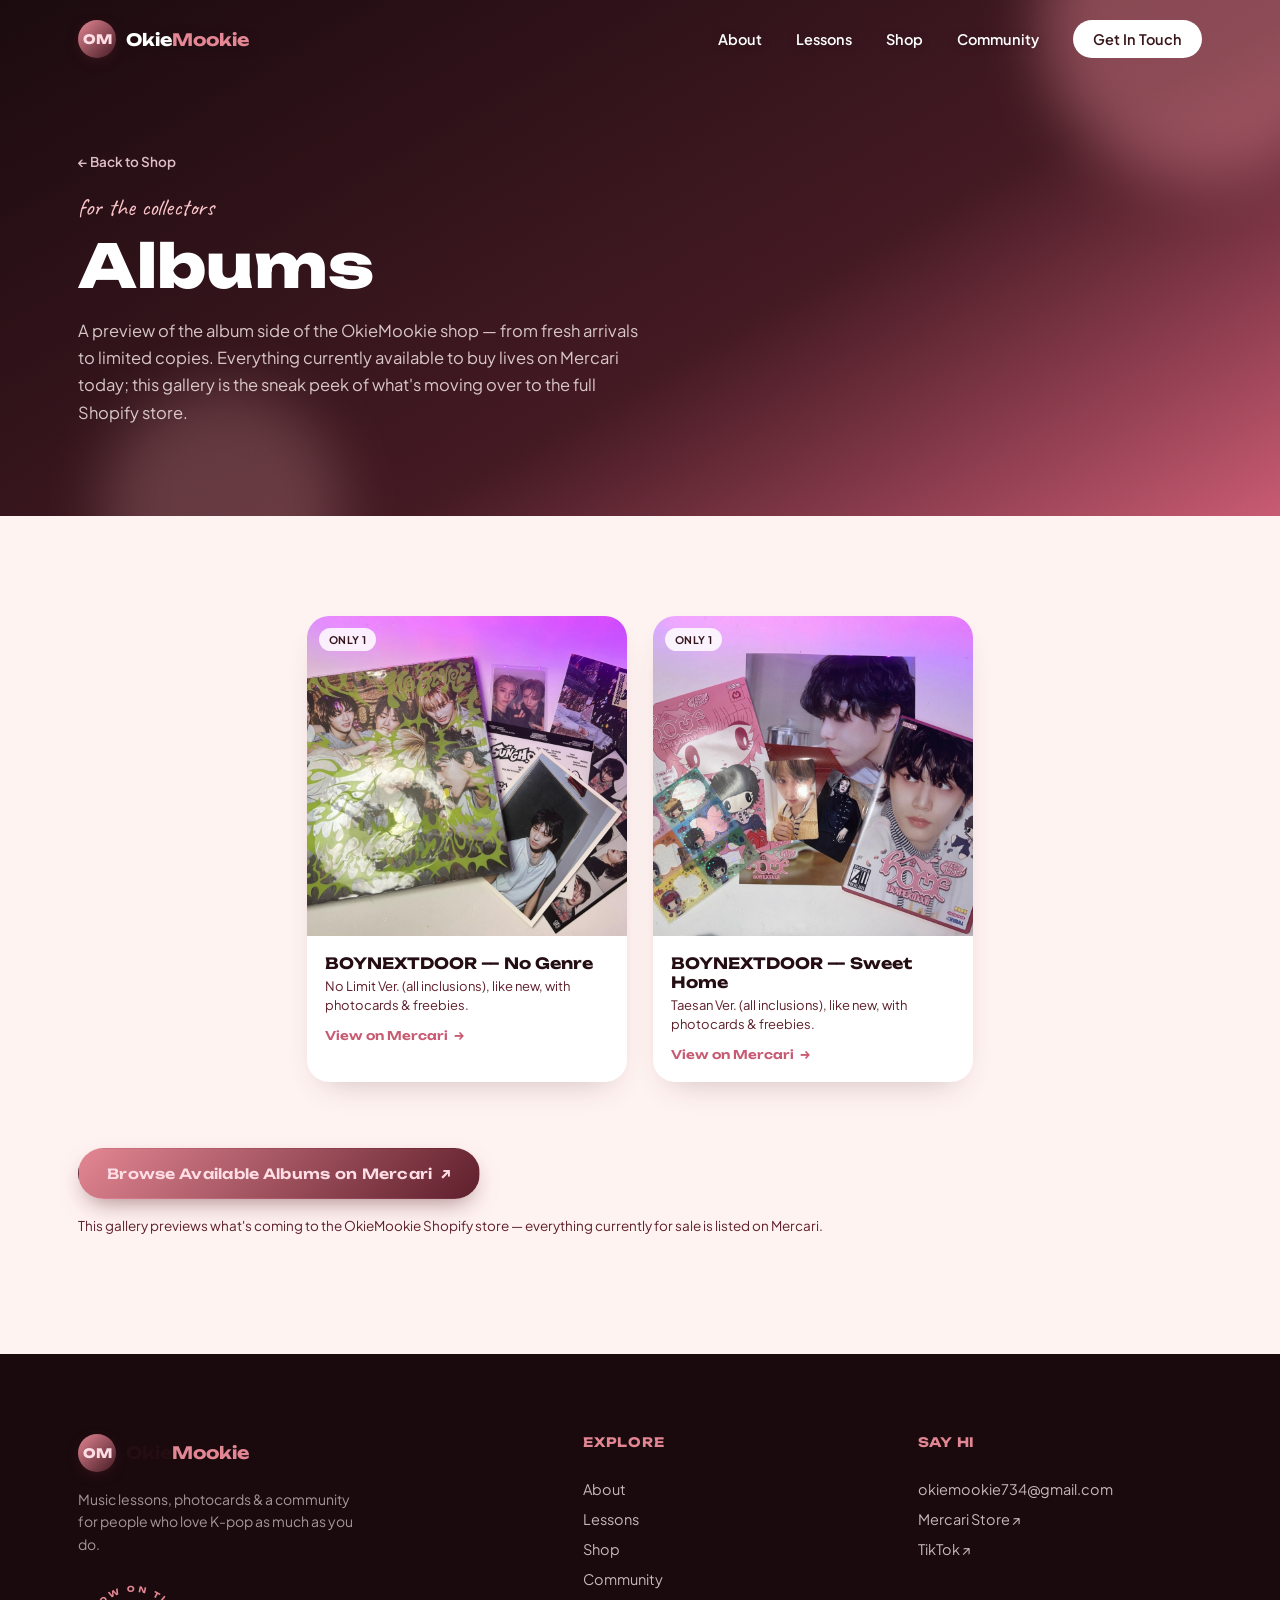
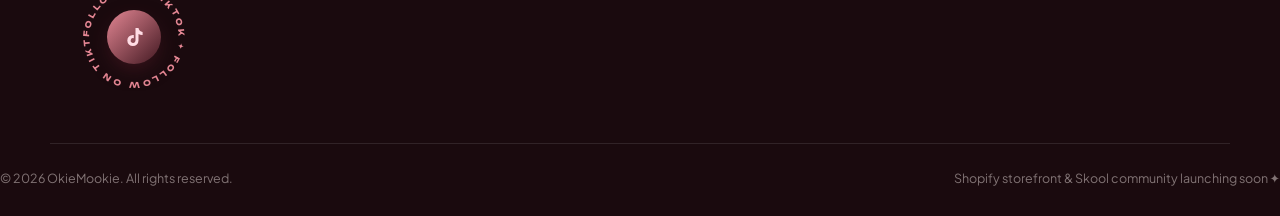
==== albums.html @ fa84d5f9 "Initial commit: OkieMookie landing page Hero video/audio, About, Lessons, Shop, Community sections, " ====
<!DOCTYPE html>
<html lang="en">
<head>
<meta charset="UTF-8">
<meta name="viewport" content="width=device-width, initial-scale=1.0">
<title>Albums — OkieMookie</title>
<meta name="description" content="Browse the OkieMookie album collection — curated K-pop albums, bundles, and limited finds. Full storefront launching soon on Shopify.">
<link rel="icon" type="image/svg+xml" href="favicon.svg">

<link rel="preconnect" href="https://fonts.googleapis.com">
<link rel="preconnect" href="https://fonts.gstatic.com" crossorigin>
<link href="https://fonts.googleapis.com/css2?family=Caveat:wght@600;700&family=Plus+Jakarta+Sans:ital,wght@0,400;0,500;0,600;0,700;0,800;1,500&family=Unbounded:wght@500;700;800;900&display=swap" rel="stylesheet">

<link rel="stylesheet" href="css/style.css">
</head>
<body>

<div class="grain" aria-hidden="true"></div>
<div class="cursor-glow" aria-hidden="true" id="cursorGlow"></div>

<!-- ============ NAV ============ -->
<header class="nav scrolled" id="nav">
  <div class="nav-inner">
    <a href="index.html#home" class="brand">
      <span class="brand-mark">OM</span>
      <span class="brand-word">Okie<em>Mookie</em></span>
    </a>

    <nav class="nav-links" id="navLinks">
      <a href="index.html#about">About</a>
      <a href="index.html#lessons">Lessons</a>
      <a href="index.html#shop">Shop</a>
      <a href="index.html#community">Community</a>
      <a href="index.html#contact" class="nav-cta">Get In Touch</a>
    </nav>

    <button class="nav-toggle" id="navToggle" aria-label="Toggle menu" aria-expanded="false">
      <span></span><span></span><span></span>
    </button>
  </div>
</header>

<!-- ============ PAGE HEADER ============ -->
<header class="page-header">
  <div class="page-header-blob-1" aria-hidden="true"></div>
  <div class="page-header-blob-2" aria-hidden="true"></div>
  <div class="container">
    <a href="index.html#shop" class="back-link">&larr; Back to Shop</a>
    <p class="kicker kicker-light reveal">for the collectors</p>
    <h1 class="reveal">Albums</h1>
    <p class="section-sub reveal">
      A preview of the album side of the OkieMookie shop — from fresh
      arrivals to limited copies. Everything currently available to buy
      lives on Mercari today; this gallery is the sneak peek of what's
      moving over to the full Shopify store.
    </p>
  </div>
</header>

<!-- ============ ALBUMS GRID ============ -->
<section class="albums-page-section">
  <div class="container">
    <div class="album-grid">

      <a href="https://www.mercari.com/us/item/m26040670192/" target="_blank" rel="noopener" class="album-card album-card-link reveal">
        <div class="album-art album-art-photo">
          <span class="album-tag">Only 1</span>
          <img src="assets/album-limited-copies.jpg" alt="BOYNEXTDOOR No Genre Album, No Limit Ver., with photocards and freebies" loading="lazy">
        </div>
        <h3>BOYNEXTDOOR — No Genre</h3>
        <p>No Limit Ver. (all inclusions), like new, with photocards &amp; freebies.</p>
        <span class="shop-card-cta">View on Mercari <span class="arrow">→</span></span>
      </a>

      <a href="https://www.mercari.com/us/item/m92645954682/" target="_blank" rel="noopener" class="album-card album-card-link reveal">
        <div class="album-art album-art-photo">
          <span class="album-tag">Only 1</span>
          <img src="assets/album-sweet-home-taesan.jpg" alt="BOYNEXTDOOR Home Album, Sweet Home Taesan Ver., with photocards and freebies" loading="lazy">
        </div>
        <h3>BOYNEXTDOOR — Sweet Home</h3>
        <p>Taesan Ver. (all inclusions), like new, with photocards &amp; freebies.</p>
        <span class="shop-card-cta">View on Mercari <span class="arrow">→</span></span>
      </a>

    </div>

    <div class="shop-cta reveal">
      <a href="https://www.mercari.com/u/snextdoor_photocards/" target="_blank" rel="noopener" class="btn btn-primary">
        Browse Available Albums on Mercari <span class="arrow">↗</span>
      </a>
      <span class="shop-cta-note">This gallery previews what's coming to the OkieMookie Shopify store — everything currently for sale is listed on Mercari.</span>
    </div>
  </div>
</section>

<!-- ============ FOOTER ============ -->
<footer class="footer" id="contact">
  <div class="container footer-grid">
    <div class="footer-brand">
      <a href="index.html#home" class="brand">
        <span class="brand-mark">OM</span>
        <span class="brand-word">Okie<em>Mookie</em></span>
      </a>
      <p>Music lessons, photocards &amp; a community for people who love K-pop as much as you do.</p>

      <a href="https://www.tiktok.com/@idkwhatimdoing7340" target="_blank" rel="noopener" class="tiktok-badge" aria-label="Follow OkieMookie on TikTok">
        <svg class="badge-ring" viewBox="0 0 120 120" aria-hidden="true">
          <defs>
            <path id="tiktokRingPath2" d="M60,60 m-48,0 a48,48 0 1,1 96,0 a48,48 0 1,1 -96,0" />
          </defs>
          <text font-family="'Unbounded', system-ui, sans-serif" font-size="8.6" font-weight="700" letter-spacing="2.5">
            <textPath href="#tiktokRingPath2" startOffset="0%">FOLLOW ON TIKTOK ✦ FOLLOW ON TIKTOK ✦&#160;</textPath>
          </text>
        </svg>
        <span class="badge-center">
          <svg viewBox="0 0 24 24" fill="none" xmlns="http://www.w3.org/2000/svg" aria-hidden="true">
            <path d="M16.5 3c.4 2.2 1.9 3.7 4.1 4v3.1c-1.5.1-2.9-.3-4.1-1.1v6.5a5.6 5.6 0 1 1-5.6-5.6c.3 0 .6 0 .9.1v3.2a2.4 2.4 0 1 0 1.7 2.3V3h3Z" fill="currentColor"/>
          </svg>
        </span>
        <span class="badge-pulse" aria-hidden="true"></span>
      </a>
    </div>

    <div class="footer-col">
      <h4>Explore</h4>
      <a href="index.html#about">About</a>
      <a href="index.html#lessons">Lessons</a>
      <a href="index.html#shop">Shop</a>
      <a href="index.html#community">Community</a>
    </div>

    <div class="footer-col">
      <h4>Say hi</h4>
      <a href="mailto:okiemookie734@gmail.com">okiemookie734@gmail.com</a>
      <a href="https://www.mercari.com/u/snextdoor_photocards/" target="_blank" rel="noopener">Mercari Store ↗</a>
      <a href="https://www.tiktok.com/@idkwhatimdoing7340" target="_blank" rel="noopener">TikTok ↗</a>
    </div>
  </div>
  <div class="footer-bottom">
    <span>© <span id="year"></span> OkieMookie. All rights reserved.</span>
    <span>Shopify storefront &amp; Skool community launching soon ✦</span>
  </div>
</footer>

<script src="js/main.js"></script>
</body>
</html>
---- css/style.css ----
/* ============================================================
   OkieMookie — palette sampled directly from Myvideo.mp4
   pinks/roses = background art, wine/oxblood = silhouette ink
   ============================================================ */
:root {
  --wine-950: #1a0a0e;
  --wine-900: #240d13;
  --wine-800: #36151a;
  --wine-700: #431922;
  --wine-600: #5e1f2b;
  --wine-500: #7a2c3a;
  --rose-600: #c85a72;
  --rose-500: #e38693;
  --rose-400: #eb8692;
  --pink-300: #f8b4b8;
  --pink-200: #fbc4c9;
  --pink-100: #ffdde5;
  --pink-50:  #fff3f1;
  --cream:    #fff8f6;
  --white:    #ffffff;

  --ink: var(--wine-900);
  --font-display: 'Unbounded', system-ui, sans-serif;
  --font-body: 'Plus Jakarta Sans', system-ui, sans-serif;
  --font-script: 'Caveat', cursive;

  --max-w: 1180px;
  --radius: 22px;
  --ease: cubic-bezier(.22,1,.36,1);
}

* { box-sizing: border-box; }
html { scroll-behavior: smooth; }

body {
  margin: 0;
  font-family: var(--font-body);
  background: var(--cream);
  color: var(--wine-900);
  -webkit-font-smoothing: antialiased;
  overflow-x: hidden;
}

img { max-width: 100%; display: block; }

a { color: inherit; text-decoration: none; }

::selection { background: var(--wine-800); color: var(--pink-100); }

.container {
  max-width: var(--max-w);
  margin: 0 auto;
  padding: 0 28px;
}

/* ---------- grain overlay ---------- */
.grain {
  position: fixed;
  inset: 0;
  z-index: 999;
  pointer-events: none;
  opacity: .045;
  mix-blend-mode: overlay;
  background-image: url("data:image/svg+xml,%3Csvg xmlns='http://www.w3.org/2000/svg' width='120' height='120'%3E%3Cfilter id='n'%3E%3CfeTurbulence type='fractalNoise' baseFrequency='0.85' numOctaves='2' stitchTiles='stitch'/%3E%3C/filter%3E%3Crect width='100%25' height='100%25' filter='url(%23n)'/%3E%3C/svg%3E");
}

.cursor-glow {
  position: fixed;
  top: 0; left: 0;
  width: 420px; height: 420px;
  margin-left: -210px; margin-top: -210px;
  border-radius: 50%;
  pointer-events: none;
  z-index: 1;
  background: radial-gradient(circle, rgba(227,134,147,.10), transparent 70%);
  transform: translate(-500px,-500px);
  transition: transform .15s linear;
  display: none;
}
@media (min-width: 900px) { .cursor-glow { display: block; } }

/* ---------- buttons ---------- */
.btn {
  display: inline-flex;
  align-items: center;
  gap: 8px;
  font-family: var(--font-display);
  font-size: 14px;
  font-weight: 600;
  letter-spacing: .02em;
  padding: 16px 28px;
  border-radius: 999px;
  border: 1.5px solid transparent;
  cursor: pointer;
  transition: transform .35s var(--ease), box-shadow .35s var(--ease), background .35s, color .35s, border-color .35s;
  white-space: nowrap;
}
.btn:hover { transform: translateY(-3px); }
.btn-primary {
  background: linear-gradient(135deg, var(--rose-500), var(--wine-600));
  color: var(--pink-100);
  box-shadow: 0 10px 24px -8px rgba(94,31,43,.55);
}
.btn-primary:hover { box-shadow: 0 16px 30px -8px rgba(94,31,43,.7); }
.btn-ghost {
  background: rgba(255,255,255,.08);
  color: var(--white);
  border-color: rgba(255,255,255,.55);
  backdrop-filter: blur(6px);
}
.btn-ghost:hover { background: rgba(255,255,255,.18); border-color: #fff; }
.btn-block { width: 100%; justify-content: center; }
.arrow { display: inline-block; transition: transform .3s var(--ease); }
.btn:hover .arrow { transform: translate(3px,-3px); }

/* ---------- reveal-on-scroll ---------- */
.reveal { opacity: 0; transform: translateY(28px); transition: opacity .8s var(--ease), transform .8s var(--ease); }
.reveal.in { opacity: 1; transform: translateY(0); }

/* ================= NAV ================= */
.nav {
  position: fixed;
  top: 0; left: 0; right: 0;
  z-index: 100;
  padding: 20px 0;
  transition: padding .35s var(--ease), background .35s var(--ease), box-shadow .35s var(--ease);
}
.nav.scrolled {
  padding: 12px 0;
  background: rgba(255,248,246,.75);
  backdrop-filter: blur(14px) saturate(140%);
  box-shadow: 0 8px 30px -12px rgba(54,21,26,.25);
}
.nav-inner {
  max-width: var(--max-w);
  margin: 0 auto;
  padding: 0 28px;
  display: flex;
  align-items: center;
  justify-content: space-between;
}
.brand { display: flex; align-items: center; gap: 10px; }
.brand-mark {
  width: 38px; height: 38px;
  border-radius: 50%;
  display: grid; place-items: center;
  font-family: var(--font-display);
  font-weight: 800;
  font-size: 13px;
  color: var(--pink-100);
  background: linear-gradient(135deg, var(--rose-500), var(--wine-700));
  box-shadow: 0 4px 14px -4px rgba(94,31,43,.6);
}
.brand-word {
  font-family: var(--font-display);
  font-weight: 700;
  font-size: 17px;
  color: var(--wine-900);
  transition: color .3s;
}
.hero .brand-word, .nav:not(.scrolled) .brand-word { color: var(--white); text-shadow: 0 2px 12px rgba(0,0,0,.25); }
.nav.scrolled .brand-word { color: var(--wine-900); text-shadow: none; }
.brand-word em { font-style: normal; color: var(--rose-500); }
.nav.scrolled .brand-word em { color: var(--wine-600); }

.nav-links { display: flex; align-items: center; gap: 34px; }
.nav-links a {
  font-size: 14.5px;
  font-weight: 600;
  color: var(--white);
  text-shadow: 0 2px 10px rgba(0,0,0,.25);
  position: relative;
  transition: color .3s;
}
.nav.scrolled .nav-links a { color: var(--wine-800); text-shadow: none; }
.nav-links a:not(.nav-cta)::after {
  content: '';
  position: absolute; left: 0; bottom: -6px;
  width: 0; height: 2px;
  background: currentColor;
  transition: width .3s var(--ease);
}
.nav-links a:not(.nav-cta):hover::after { width: 100%; }
.nav-cta {
  padding: 10px 20px;
  border-radius: 999px;
  background: var(--white);
  color: var(--wine-800) !important;
  text-shadow: none !important;
  font-weight: 700;
}
.nav.scrolled .nav-cta { background: linear-gradient(135deg, var(--rose-500), var(--wine-600)); color: var(--pink-100) !important; }

.nav-toggle {
  display: none;
  flex-direction: column;
  gap: 5px;
  background: none; border: none; cursor: pointer; padding: 8px;
}
.nav-toggle span { width: 24px; height: 2px; background: var(--white); border-radius: 2px; transition: all .3s; }
.nav.scrolled .nav-toggle span { background: var(--wine-800); }

@media (max-width: 860px) {
  .nav-toggle { display: flex; }
  .nav-links {
    position: fixed;
    top: 0; right: 0;
    height: 100vh; width: min(78vw, 320px);
    background: linear-gradient(180deg, var(--wine-900), var(--wine-800));
    flex-direction: column;
    justify-content: center;
    align-items: flex-start;
    padding: 40px;
    gap: 26px;
    transform: translateX(100%);
    transition: transform .45s var(--ease);
  }
  .nav-links.open { transform: translateX(0); }
  .nav-links a, .nav.scrolled .nav-links a { color: var(--pink-100); text-shadow: none; font-size: 20px; }
  .nav-cta, .nav.scrolled .nav-cta { background: var(--rose-500); color: var(--wine-900) !important; }
}

/* ================= HERO ================= */
.hero {
  position: relative;
  min-height: 100svh;
  display: flex;
  flex-direction: column;
  align-items: center;
  justify-content: center;
  overflow: hidden;
  background: var(--wine-900);
}
.hero-media { position: absolute; inset: 0; z-index: 0; }
.hero-video {
  width: 100%; height: 100%;
  object-fit: cover;
  object-position: center 30%;
  filter: saturate(1.15) contrast(1.05);
}
.hero-scrim {
  position: absolute; inset: 0;
  background:
    linear-gradient(0deg, var(--wine-950) 0%, rgba(36,13,19,.35) 38%, rgba(36,13,19,.15) 60%, rgba(36,13,19,.45) 100%);
}
.hero-scrim-left {
  position: absolute; inset: 0;
  background: linear-gradient(100deg, rgba(36,13,19,.72) 0%, rgba(36,13,19,.35) 32%, transparent 62%);
}

.hero-particles { position: absolute; inset: 0; z-index: 1; pointer-events: none; overflow: hidden; }
.note {
  position: absolute;
  bottom: -10%;
  color: rgba(255,221,229,.55);
  font-size: 20px;
  animation: float-up linear infinite;
  filter: drop-shadow(0 0 6px rgba(255,221,229,.4));
}
@keyframes float-up {
  0% { transform: translateY(0) translateX(0) rotate(0deg); opacity: 0; }
  10% { opacity: 1; }
  90% { opacity: .8; }
  100% { transform: translateY(-110vh) translateX(var(--drift,30px)) rotate(25deg); opacity: 0; }
}

.hero-content {
  position: relative;
  z-index: 2;
  max-width: 720px;
  padding: 140px 28px 90px;
  text-align: left;
  width: 100%;
  margin: 0 auto;
}
.eyebrow {
  font-family: var(--font-script);
  font-size: 22px;
  color: var(--pink-200);
  margin: 0 0 6px;
}
.hero-title {
  font-family: var(--font-display);
  font-weight: 800;
  font-size: clamp(46px, 9vw, 92px);
  line-height: .98;
  margin: 0;
  color: var(--white);
  text-shadow: 0 10px 40px rgba(0,0,0,.35);
}
.hero-title-accent {
  background: linear-gradient(100deg, var(--pink-200), var(--rose-500) 55%, var(--pink-100));
  -webkit-background-clip: text;
  background-clip: text;
  color: transparent;
}
.hero-tagline {
  font-family: var(--font-display);
  font-weight: 500;
  font-size: clamp(16px, 2.6vw, 22px);
  color: var(--pink-100);
  margin: 14px 0 18px;
  letter-spacing: .04em;
  text-transform: uppercase;
}
.hero-sub {
  font-size: 17px;
  line-height: 1.6;
  color: rgba(255,243,241,.88);
  max-width: 480px;
  margin: 0 0 34px;
}
.hero-actions { display: flex; flex-wrap: wrap; gap: 16px; }

.sound-toggle {
  position: absolute;
  right: 24px;
  bottom: 28px;
  z-index: 3;
  display: flex;
  align-items: center;
  gap: 8px;
  padding: 10px 16px 10px 12px;
  border-radius: 999px;
  border: 1px solid rgba(255,255,255,.35);
  background: rgba(36,13,19,.35);
  backdrop-filter: blur(8px);
  color: var(--pink-100);
  cursor: pointer;
  font-family: var(--font-body);
  font-size: 12.5px;
  font-weight: 600;
  transition: background .3s, border-color .3s;
}
.sound-toggle:hover { background: rgba(36,13,19,.55); border-color: #fff; }
.sound-toggle svg { width: 18px; height: 18px; }

.hero-credit {
  position: absolute;
  left: 24px;
  bottom: 28px;
  z-index: 3;
  margin: 0;
  padding: 10px 16px;
  border-radius: 999px;
  border: 1px solid rgba(255,255,255,.35);
  background: rgba(36,13,19,.35);
  backdrop-filter: blur(8px);
  color: var(--pink-100);
  font-size: 11.5px;
  font-weight: 600;
  letter-spacing: .03em;
  text-transform: uppercase;
  white-space: nowrap;
}
.hero-credit span {
  display: inline-block;
  opacity: 1;
  transition: opacity .35s ease;
}
.hero-credit span.swapping { opacity: 0; }

.scroll-cue {
  position: absolute;
  bottom: 28px; left: 50%;
  transform: translateX(-50%);
  z-index: 3;
  width: 26px; height: 42px;
  border: 2px solid rgba(255,255,255,.6);
  border-radius: 20px;
  display: none;
}
.scroll-cue span {
  position: absolute;
  top: 7px; left: 50%;
  width: 4px; height: 4px;
  margin-left: -2px;
  border-radius: 50%;
  background: #fff;
  animation: cue 1.6s ease-in-out infinite;
}
@keyframes cue { 0%{ transform: translateY(0); opacity: 1;} 70%{ opacity: 0;} 100%{ transform: translateY(14px); opacity: 0;} }
@media (min-width: 640px) { .scroll-cue { display: block; } }

@media (max-width: 640px) {
  .hero-content { text-align: left; padding-top: 120px; }
  .sound-toggle span#soundLabel { display: none; }
  .hero-credit {
    bottom: 80px;
    left: 24px;
    right: 24px;
    white-space: normal;
    max-width: none;
    font-size: 10.5px;
  }
}

/* ================= MARQUEE ================= */
.marquee {
  background: var(--wine-800);
  overflow: hidden;
  white-space: nowrap;
  padding: 14px 0;
  border-top: 1px solid var(--wine-600);
  border-bottom: 1px solid var(--wine-600);
}
.marquee-track {
  display: inline-flex;
  align-items: center;
  gap: 22px;
  animation: scroll-left 26s linear infinite;
}
.marquee-track span {
  font-family: var(--font-display);
  font-weight: 600;
  font-size: 14px;
  letter-spacing: .08em;
  color: var(--pink-200);
}
.marquee-track .dot { color: var(--rose-500); font-size: 12px; }
@keyframes scroll-left {
  from { transform: translateX(0); }
  to { transform: translateX(-50%); }
}

/* ================= SECTION SHARED ================= */
.kicker {
  font-family: var(--font-script);
  font-size: 24px;
  color: var(--rose-600);
  margin: 0 0 6px;
}
.kicker-light { color: var(--pink-200); }
.section-title {
  font-family: var(--font-display);
  font-weight: 700;
  font-size: clamp(28px, 4.4vw, 44px);
  line-height: 1.12;
  margin: 0 0 16px;
  max-width: 720px;
}
.section-sub {
  font-size: 16.5px;
  line-height: 1.65;
  color: var(--wine-700);
  max-width: 560px;
  margin: 0 0 44px;
}

/* ================= ABOUT ================= */
.about { padding: 120px 0; background: var(--cream); position: relative; }
.about-grid {
  display: grid;
  grid-template-columns: 1fr 1fr;
  gap: 64px;
  align-items: center;
}
.about-visual { position: relative; }
.about-frame {
  position: relative;
  border-radius: var(--radius);
  overflow: hidden;
  box-shadow: 0 30px 60px -20px rgba(54,21,26,.35);
  transform: rotate(-2.5deg);
  border: 6px solid var(--white);
}
.about-frame img { width: 100%; height: 100%; object-fit: cover; }
.about-blob {
  position: absolute;
  width: 240px; height: 240px;
  background: radial-gradient(circle, var(--pink-300), transparent 70%);
  filter: blur(10px);
  bottom: -60px; left: -60px;
  z-index: -1;
  border-radius: 50%;
  opacity: .8;
}
.tape {
  position: absolute;
  top: 18px; right: -14px;
  background: var(--pink-100);
  color: var(--wine-800);
  font-family: var(--font-script);
  font-size: 20px;
  padding: 6px 18px;
  transform: rotate(6deg);
  box-shadow: 0 6px 16px rgba(54,21,26,.25);
}
.about-copy h2 { color: var(--wine-900); }
.about-copy p { font-size: 16px; line-height: 1.7; color: var(--wine-700); margin: 0 0 16px; }
.stat-row { display: flex; gap: 30px; margin-top: 30px; flex-wrap: wrap; }
.stat { display: flex; flex-direction: column; }
.stat-num { font-family: var(--font-display); font-weight: 800; font-size: 22px; color: var(--rose-600); }
.stat-label { font-size: 12.5px; color: var(--wine-600); text-transform: uppercase; letter-spacing: .04em; margin-top: 2px; }

@media (max-width: 860px) {
  .about-grid { grid-template-columns: 1fr; gap: 60px; }
  .about-frame { transform: none; }
}

/* ================= LESSONS ================= */
.lessons {
  padding: 120px 0;
  background: linear-gradient(180deg, var(--wine-900), var(--wine-950));
  color: var(--pink-50);
  position: relative;
}
.lessons .section-title, .lessons h3 { color: var(--white); }
.lessons .section-sub { color: rgba(255,243,241,.75); }
.lesson-grid {
  display: grid;
  grid-template-columns: repeat(4, 1fr);
  gap: 20px;
  margin-bottom: 50px;
}
.lesson-card {
  background: rgba(255,255,255,.05);
  border: 1px solid rgba(255,255,255,.1);
  border-radius: var(--radius);
  padding: 30px 24px;
  transition: transform .4s var(--ease), background .4s, border-color .4s;
}
.lesson-card:hover { transform: translateY(-8px); background: rgba(255,255,255,.09); border-color: rgba(255,255,255,.22); }
.lesson-num {
  font-family: var(--font-display);
  font-weight: 800;
  font-size: 13px;
  color: var(--rose-500);
  background: rgba(227,134,147,.15);
  padding: 4px 10px;
  border-radius: 999px;
}
.lesson-card h3 { font-family: var(--font-display); font-size: 18px; margin: 18px 0 10px; }
.lesson-card p { font-size: 14.5px; line-height: 1.6; color: rgba(255,243,241,.7); margin: 0; }

.lesson-cta {
  display: flex; align-items: center; justify-content: space-between; gap: 24px; flex-wrap: wrap;
  border-top: 1px solid rgba(255,255,255,.14);
  padding-top: 36px;
}
.lesson-cta p { max-width: 420px; font-size: 15px; color: rgba(255,243,241,.75); margin: 0; }

@media (max-width: 980px) { .lesson-grid { grid-template-columns: 1fr 1fr; } }
@media (max-width: 560px) { .lesson-grid { grid-template-columns: 1fr; } }

/* ================= SHOP ================= */
.shop { padding: 120px 0; background: var(--pink-50); }
.shop-head { display: flex; justify-content: space-between; align-items: flex-start; gap: 30px; flex-wrap: wrap; }
.badge {
  display: inline-flex;
  align-items: center;
  gap: 8px;
  background: var(--white);
  border: 1px solid var(--pink-300);
  color: var(--wine-700);
  font-size: 13px;
  font-weight: 700;
  padding: 10px 18px;
  border-radius: 999px;
  white-space: nowrap;
  box-shadow: 0 6px 18px -8px rgba(94,31,43,.25);
}

.shop-grid {
  display: grid;
  grid-template-columns: repeat(3, 1fr);
  gap: 22px;
  margin: 50px 0;
}
.shop-card {
  background: var(--white);
  border-radius: var(--radius);
  overflow: hidden;
  box-shadow: 0 14px 34px -18px rgba(54,21,26,.3);
  transition: transform .4s var(--ease), box-shadow .4s var(--ease);
}
.shop-card:hover { transform: translateY(-8px) rotate(-.6deg); box-shadow: 0 22px 40px -16px rgba(54,21,26,.4); }
.shop-card h3 { font-family: var(--font-display); font-size: 15.5px; margin: 18px 18px 6px; color: var(--wine-900); }
.shop-card p { font-size: 13.5px; line-height: 1.55; color: var(--wine-600); margin: 0 18px 20px; }

.shop-card-link { display: block; cursor: pointer; }
.shop-card-cta {
  display: flex;
  align-items: center;
  gap: 6px;
  margin: -8px 18px 20px;
  font-family: var(--font-display);
  font-size: 12px;
  font-weight: 600;
  color: var(--rose-600);
}
.shop-card-link .shop-card-cta .arrow { transition: transform .3s var(--ease); }
.shop-card-link:hover .shop-card-cta .arrow { transform: translateX(4px); }
.shop-card-art {
  height: 150px;
  position: relative;
  overflow: hidden;
}
.shop-card-art::before {
  content: '';
  position: absolute; inset: -20%;
  background: repeating-linear-gradient(135deg, rgba(255,255,255,.35) 0 2px, transparent 2px 14px);
  animation: shimmer 5s linear infinite;
}
@keyframes shimmer { to { transform: translate(10%, 10%); } }
.shop-art-photo { padding: 0; }
.shop-art-photo::before { display: none; }
.shop-art-photo img {
  position: absolute;
  inset: 0;
  width: 100%;
  height: 100%;
  object-fit: cover;
  object-position: 35% 45%;
}
.shop-art-soon {
  position: absolute;
  inset: 0;
  z-index: 2;
  display: flex;
  align-items: center;
  justify-content: center;
  background: rgba(36,13,19,.45);
  backdrop-filter: blur(1.5px);
  color: var(--pink-100);
  font-family: var(--font-display);
  font-weight: 700;
  font-size: 13px;
  letter-spacing: .06em;
  text-transform: uppercase;
  text-align: center;
}
.shop-art-photo-portrait img { object-position: center 22%; }
.shop-art-1 { background: linear-gradient(135deg, var(--rose-500), var(--pink-300)); }
.shop-art-2 { background: linear-gradient(135deg, var(--wine-600), var(--rose-600)); }
.shop-art-3 { background: linear-gradient(135deg, var(--pink-300), var(--pink-100)); }
.shop-art-4 { background: linear-gradient(135deg, var(--wine-700), var(--wine-500)); }

.shop-cta {
  display: flex; align-items: center; gap: 18px; flex-wrap: wrap;
  padding-top: 10px;
}
.shop-cta-note { font-size: 13.5px; color: var(--wine-600); }

@media (max-width: 980px) { .shop-grid { grid-template-columns: 1fr 1fr; } }
@media (max-width: 560px) { .shop-grid { grid-template-columns: 1fr; } }

/* ================= COMMUNITY ================= */
.community {
  padding: 120px 0;
  background: var(--white);
}
.community-grid {
  display: grid;
  grid-template-columns: 1.2fr 1fr;
  gap: 60px;
  align-items: center;
}
.community-list { list-style: none; padding: 0; margin: 0; display: grid; gap: 16px; }
.community-list li { display: flex; align-items: center; gap: 12px; font-size: 15.5px; color: var(--wine-800); font-weight: 600; }
.community-list li span { font-size: 20px; }

.community-card {
  position: relative;
  background: linear-gradient(160deg, var(--wine-800), var(--wine-950));
  border-radius: 28px;
  padding: 44px 36px;
  color: var(--pink-50);
  text-align: center;
  overflow: hidden;
}
.community-card-glow {
  position: absolute;
  width: 260px; height: 260px;
  background: radial-gradient(circle, rgba(227,134,147,.4), transparent 70%);
  top: -80px; right: -80px;
}
.community-card h3 { font-family: var(--font-display); font-size: 22px; margin: 0 0 10px; }
.community-card p { font-size: 14.5px; color: rgba(255,243,241,.75); margin: 0 0 26px; }
.community-fineprint { margin: 16px 0 0; font-size: 12px; color: rgba(255,243,241,.5) !important; }

@media (max-width: 860px) { .community-grid { grid-template-columns: 1fr; gap: 50px; } }

/* ================= PAGE HEADER (subpages) ================= */
.page-header {
  position: relative;
  padding: 150px 0 90px;
  background: linear-gradient(150deg, var(--wine-950), var(--wine-700) 60%, var(--rose-600));
  color: var(--white);
  overflow: hidden;
}
.page-header-blob-1, .page-header-blob-2 {
  position: absolute;
  border-radius: 50%;
  filter: blur(30px);
  z-index: 0;
}
.page-header-blob-1 { width: 320px; height: 320px; background: var(--rose-500); opacity: .45; top: -140px; right: -80px; }
.page-header-blob-2 { width: 240px; height: 240px; background: var(--pink-300); opacity: .22; bottom: -110px; left: 8%; }
.page-header .container { position: relative; z-index: 1; }
.back-link {
  display: inline-flex;
  align-items: center;
  gap: 6px;
  font-size: 13.5px;
  font-weight: 600;
  color: var(--pink-100);
  margin-bottom: 22px;
  opacity: .85;
  transition: opacity .3s, transform .3s var(--ease);
}
.back-link:hover { opacity: 1; transform: translateX(-3px); }
.page-header h1 {
  font-family: var(--font-display);
  font-weight: 800;
  font-size: clamp(38px, 6vw, 60px);
  margin: 0 0 14px;
}
.page-header .section-sub { color: rgba(255,243,241,.8); margin-bottom: 0; max-width: 560px; }

/* ================= ALBUMS GRID ================= */
.albums-page-section { padding: 90px 0 120px; background: var(--pink-50); }
.album-grid {
  display: grid;
  grid-template-columns: repeat(auto-fit, minmax(240px, 320px));
  justify-content: center;
  gap: 26px;
  margin: 10px 0 56px;
}
.album-card {
  background: var(--white);
  border-radius: var(--radius);
  overflow: hidden;
  box-shadow: 0 14px 34px -18px rgba(54,21,26,.3);
  transition: transform .4s var(--ease), box-shadow .4s var(--ease);
}
.album-card:hover { transform: translateY(-8px) rotate(-.5deg); box-shadow: 0 22px 40px -16px rgba(54,21,26,.4); }
.album-art {
  position: relative;
  aspect-ratio: 1 / 1;
  display: grid;
  place-items: center;
  overflow: hidden;
}
.album-art::before {
  content: '';
  position: absolute; inset: -20%;
  background: repeating-linear-gradient(135deg, rgba(255,255,255,.35) 0 2px, transparent 2px 14px);
  animation: shimmer 5s linear infinite;
}
.album-art svg { width: 44%; height: 44%; position: relative; z-index: 1; }
.album-art-photo::before { display: none; }
.album-art-photo img {
  position: absolute;
  inset: 0;
  width: 100%;
  height: 100%;
  object-fit: cover;
}
.album-card-link { display: block; cursor: pointer; }

/* ---- Sold out state ---- */
.album-card.is-sold-out { cursor: default; }
.album-card.is-sold-out:hover { transform: none; box-shadow: 0 14px 34px -18px rgba(54,21,26,.3); }
.album-card.is-sold-out .album-art img { filter: grayscale(30%) brightness(.88); }
.album-card.is-sold-out .album-tag { opacity: 0; }
.album-card.is-sold-out h3 { color: var(--wine-600); }
.album-card.is-sold-out .shop-card-cta { color: var(--wine-600); }
.sold-out-stamp {
  position: absolute;
  top: 50%;
  left: 50%;
  z-index: 3;
  transform: translate(-50%, -50%) rotate(-9deg);
  padding: 8px 22px;
  border: 3px solid var(--pink-100);
  border-radius: 8px;
  color: var(--pink-100);
  font-family: var(--font-display);
  font-weight: 800;
  font-size: 19px;
  letter-spacing: .07em;
  text-transform: uppercase;
  background: rgba(26,10,14,.4);
  backdrop-filter: blur(1px);
  white-space: nowrap;
}
.album-art-1 { background: linear-gradient(135deg, var(--rose-500), var(--pink-300)); }
.album-art-2 { background: linear-gradient(135deg, var(--wine-600), var(--rose-600)); }
.album-art-3 { background: linear-gradient(135deg, var(--pink-300), var(--pink-100)); }
.album-art-4 { background: linear-gradient(135deg, var(--wine-700), var(--wine-500)); }
.album-art-5 { background: linear-gradient(135deg, var(--rose-600), var(--wine-800)); }
.album-art-6 { background: linear-gradient(135deg, var(--pink-200), var(--rose-500)); }
.album-tag {
  position: absolute;
  top: 12px; left: 12px;
  z-index: 2;
  background: rgba(255,255,255,.85);
  color: var(--wine-800);
  font-size: 10.5px;
  font-weight: 700;
  letter-spacing: .03em;
  text-transform: uppercase;
  padding: 5px 10px;
  border-radius: 999px;
}
.album-card h3 { font-family: var(--font-display); font-size: 15.5px; margin: 18px 18px 4px; color: var(--wine-900); }
.album-card p { font-size: 13px; line-height: 1.5; color: var(--wine-600); margin: 0 18px 20px; }

/* ================= BOOKING PAGE ================= */
.booking-layout {
  display: grid;
  grid-template-columns: 1.6fr 1fr;
  gap: 32px;
  align-items: start;
}
.booking-embed-placeholder {
  border: 2px dashed var(--pink-300);
  border-radius: var(--radius);
  background: var(--white);
  padding: 64px 36px;
  text-align: center;
  display: flex;
  flex-direction: column;
  align-items: center;
  gap: 12px;
}
.booking-placeholder-icon {
  width: 60px;
  height: 60px;
  border-radius: 50%;
  display: grid;
  place-items: center;
  background: linear-gradient(135deg, var(--rose-500), var(--wine-700));
  color: var(--pink-100);
  margin-bottom: 6px;
}
.booking-placeholder-icon svg { width: 28px; height: 28px; }
.booking-embed-placeholder h3 {
  font-family: var(--font-display);
  font-size: 19px;
  color: var(--wine-900);
  margin: 0;
}
.booking-embed-placeholder p {
  font-size: 14.5px;
  color: var(--wine-600);
  max-width: 380px;
  margin: 0 0 6px;
  line-height: 1.6;
}
.booking-side {
  background: var(--pink-50);
  border-radius: var(--radius);
  padding: 32px 28px;
}
.booking-side h4 {
  font-family: var(--font-display);
  font-size: 15.5px;
  color: var(--wine-900);
  margin: 0 0 18px;
}
.booking-side-list { list-style: none; padding: 0; margin: 0 0 22px; display: grid; gap: 14px; }
.booking-side-list li { display: flex; align-items: center; gap: 10px; font-size: 14.5px; font-weight: 600; color: var(--wine-800); }
.booking-side-list li span { font-size: 18px; }
.booking-side-note { font-size: 13px; color: var(--wine-600); line-height: 1.6; margin: 0; }

@media (max-width: 860px) { .booking-layout { grid-template-columns: 1fr; } }

/* ================= FOOTER ================= */
.footer { background: var(--wine-950); color: var(--pink-100); padding: 80px 0 30px; }
.footer-grid {
  display: grid;
  grid-template-columns: 1.6fr 1fr 1fr;
  gap: 50px;
  padding-bottom: 50px;
  border-bottom: 1px solid rgba(255,255,255,.1);
}
.footer-brand p { font-size: 14px; color: rgba(255,243,241,.6); line-height: 1.6; margin: 16px 0 0; max-width: 280px; }

/* ---- TikTok spinning sticker badge ---- */
.tiktok-badge {
  position: relative;
  display: inline-flex;
  align-items: center;
  justify-content: center;
  width: 112px;
  height: 112px;
  margin-top: 26px;
  border-radius: 50%;
}
.tiktok-badge .badge-ring {
  position: absolute;
  inset: 0;
  width: 100%;
  height: 100%;
  fill: var(--rose-500);
  animation: badge-spin 10s linear infinite;
  transition: animation-duration .3s;
}
.tiktok-badge:hover .badge-ring { animation-duration: 3.5s; }
.tiktok-badge .badge-center {
  position: relative;
  z-index: 1;
  width: 54px;
  height: 54px;
  border-radius: 50%;
  display: grid;
  place-items: center;
  background: linear-gradient(135deg, var(--rose-500), var(--wine-700));
  box-shadow: 0 8px 22px -6px rgba(94,31,43,.65);
  transition: transform .4s var(--ease);
}
.tiktok-badge:hover .badge-center { transform: scale(1.14) rotate(-10deg); }
.tiktok-badge .badge-center svg { width: 24px; height: 24px; color: var(--pink-100); }
.tiktok-badge .badge-pulse {
  position: absolute;
  inset: 0;
  border-radius: 50%;
  border: 1.5px solid var(--rose-400);
  opacity: 0;
  animation: badge-pulse 2.6s ease-out infinite;
}
@keyframes badge-spin { to { transform: rotate(360deg); } }
@keyframes badge-pulse {
  0% { transform: scale(.72); opacity: .55; }
  100% { transform: scale(1.08); opacity: 0; }
}
@media (prefers-reduced-motion: reduce) {
  .tiktok-badge .badge-ring { animation: none; }
  .tiktok-badge .badge-pulse { animation: none; display: none; }
}
.footer-col h4 { font-family: var(--font-display); font-size: 13px; letter-spacing: .06em; text-transform: uppercase; color: var(--rose-500); margin: 0 0 18px; }
.footer-col { display: flex; flex-direction: column; gap: 12px; }
.footer-col a { font-size: 14.5px; color: rgba(255,243,241,.75); transition: color .3s; }
.footer-col a:hover { color: var(--white); }
.footer-bottom {
  padding-top: 26px;
  display: flex; justify-content: space-between; flex-wrap: wrap; gap: 10px;
  font-size: 12.5px; color: rgba(255,243,241,.45);
}

@media (max-width: 700px) {
  .footer-grid { grid-template-columns: 1fr; gap: 34px; }
}
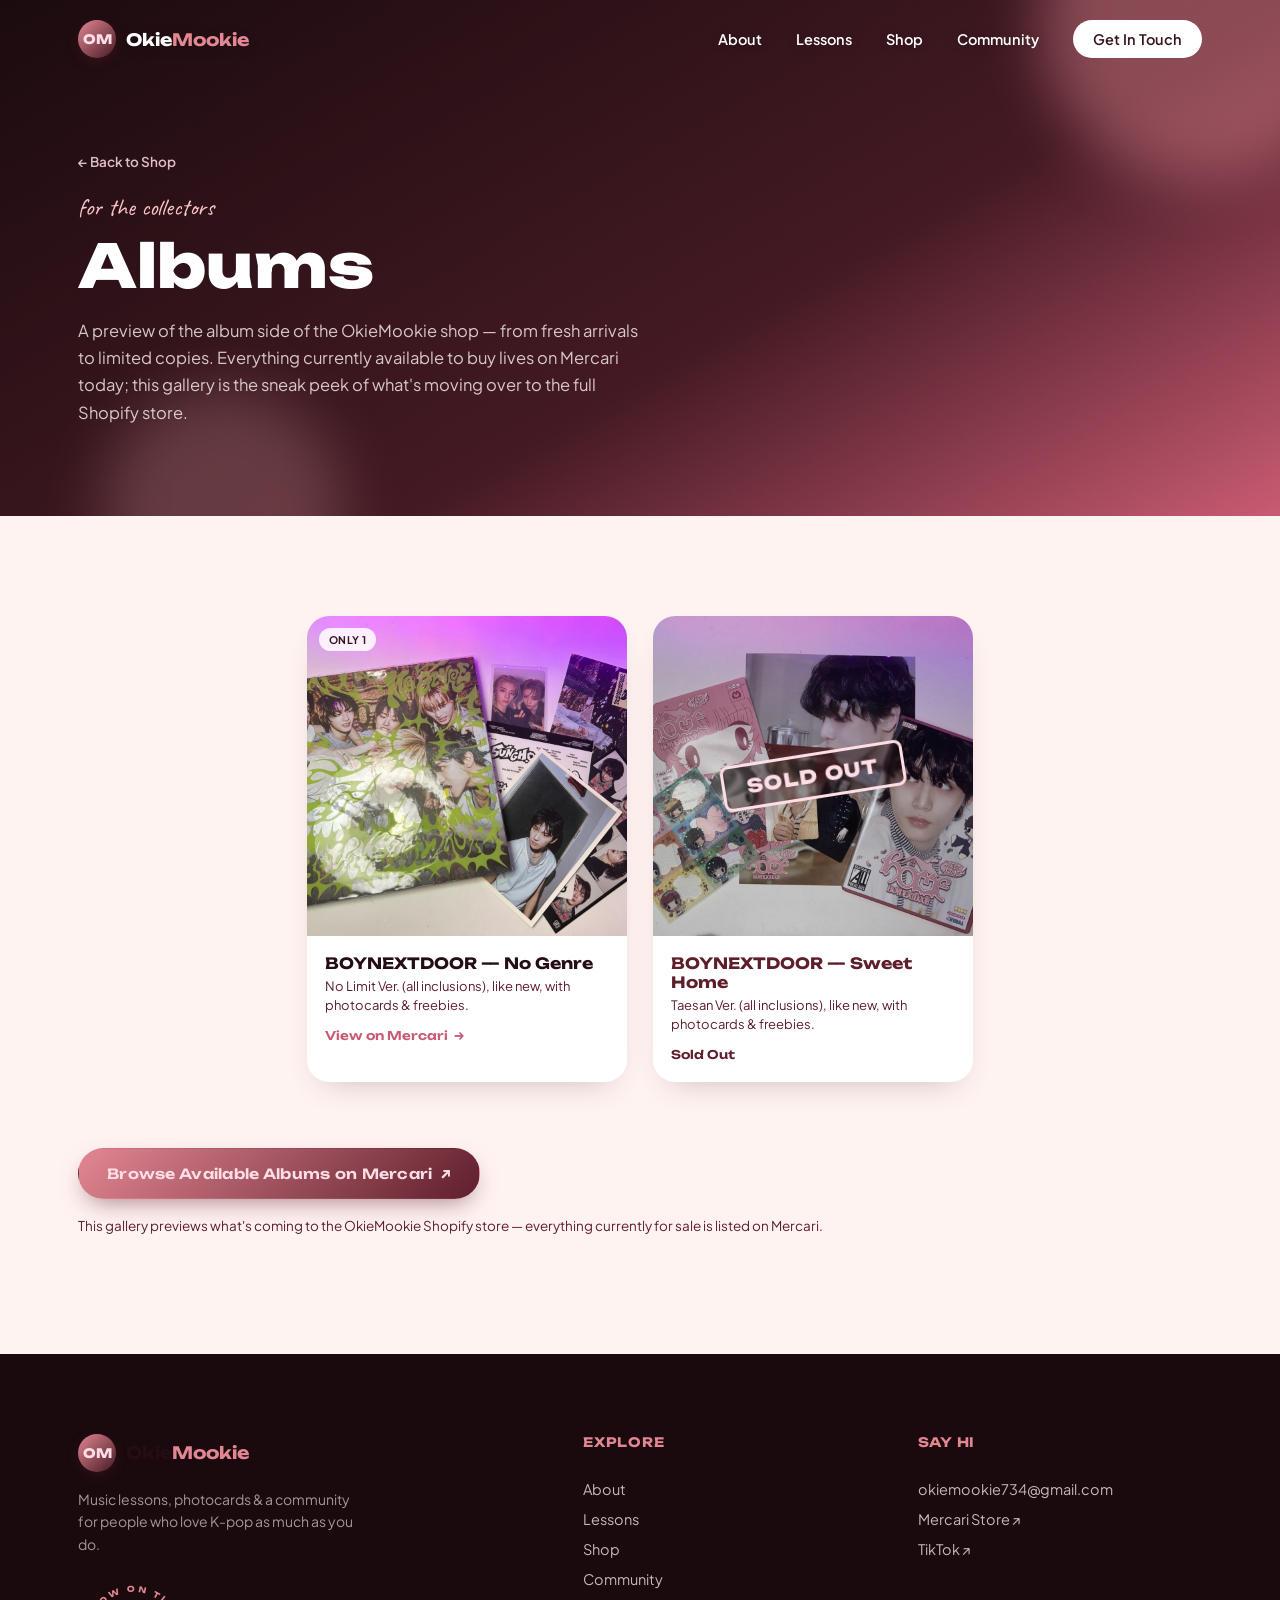
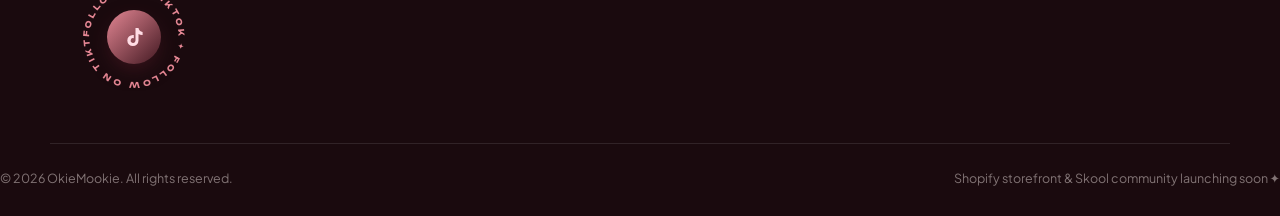
==== commit 170e8f50: "Mark Sweet Home Taesan Ver. album as sold out Co-Authored-By: Claude Sonnet 5 <noreply@anthropic.com" ====
--- a/albums.html
+++ b/albums.html
@@ -72,15 +72,16 @@
         <span class="shop-card-cta">View on Mercari <span class="arrow">→</span></span>
       </a>
 
-      <a href="https://www.mercari.com/us/item/m92645954682/" target="_blank" rel="noopener" class="album-card album-card-link reveal">
+      <div class="album-card album-card-link is-sold-out reveal">
         <div class="album-art album-art-photo">
           <span class="album-tag">Only 1</span>
-          <img src="assets/album-sweet-home-taesan.jpg" alt="BOYNEXTDOOR Home Album, Sweet Home Taesan Ver., with photocards and freebies" loading="lazy">
+          <span class="sold-out-stamp">Sold Out</span>
+          <img src="assets/album-sweet-home-taesan.jpg" alt="BOYNEXTDOOR Home Album, Sweet Home Taesan Ver., with photocards and freebies — sold out" loading="lazy">
         </div>
         <h3>BOYNEXTDOOR — Sweet Home</h3>
         <p>Taesan Ver. (all inclusions), like new, with photocards &amp; freebies.</p>
-        <span class="shop-card-cta">View on Mercari <span class="arrow">→</span></span>
-      </a>
+        <span class="shop-card-cta">Sold Out</span>
+      </div>
 
     </div>
 
--- a/css/style.css
+++ b/css/style.css
@@ -867,6 +867,204 @@
 
 @media (max-width: 860px) { .booking-layout { grid-template-columns: 1fr; } }
 
+/* ================= PRICING CARDS ================= */
+.pricing-grid {
+  display: grid;
+  grid-template-columns: repeat(auto-fit, minmax(280px, 420px));
+  justify-content: center;
+  gap: 26px;
+  margin-bottom: 36px;
+  align-items: stretch;
+}
+.pricing-card {
+  display: flex;
+  flex-direction: column;
+  background: var(--white);
+  border-radius: var(--radius);
+  padding: 34px 28px;
+  box-shadow: 0 14px 34px -18px rgba(54,21,26,.3);
+  border: 1px solid transparent;
+  transition: transform .4s var(--ease), box-shadow .4s var(--ease);
+}
+.pricing-card:hover { transform: translateY(-6px); box-shadow: 0 22px 40px -16px rgba(54,21,26,.4); }
+.pricing-card-featured {
+  border-color: var(--rose-500);
+  background: linear-gradient(180deg, var(--pink-50), var(--white) 40%);
+  position: relative;
+}
+.pricing-featured-tag {
+  position: absolute;
+  top: -13px;
+  left: 28px;
+  background: linear-gradient(135deg, var(--rose-500), var(--wine-600));
+  color: var(--pink-100);
+  font-family: var(--font-display);
+  font-size: 11px;
+  font-weight: 700;
+  letter-spacing: .04em;
+  text-transform: uppercase;
+  padding: 6px 14px;
+  border-radius: 999px;
+  box-shadow: 0 6px 14px -4px rgba(94,31,43,.5);
+}
+.pricing-duration {
+  font-family: var(--font-display);
+  font-size: 11.5px;
+  font-weight: 700;
+  letter-spacing: .06em;
+  color: var(--rose-600);
+}
+.pricing-amount {
+  font-family: var(--font-display);
+  font-weight: 800;
+  font-size: 40px;
+  color: var(--wine-900);
+  margin: 6px 0 12px;
+}
+.pricing-card h3 { font-family: var(--font-display); font-size: 18px; margin: 0 0 10px; color: var(--wine-900); }
+.pricing-best-for {
+  font-size: 13.5px;
+  line-height: 1.55;
+  color: var(--wine-600);
+  margin: 0 0 18px;
+}
+.pricing-tba { font-style: italic; }
+.pricing-features {
+  list-style: none;
+  padding: 0;
+  margin: 0 0 26px;
+  display: grid;
+  gap: 10px;
+  flex-grow: 1;
+}
+.pricing-features li {
+  position: relative;
+  padding-left: 22px;
+  font-size: 13.5px;
+  line-height: 1.5;
+  color: var(--wine-700);
+}
+.pricing-features li::before {
+  content: '✦';
+  position: absolute;
+  left: 0;
+  top: 0;
+  color: var(--rose-500);
+  font-size: 12px;
+}
+.pricing-footnote {
+  font-size: 12px;
+  color: var(--wine-600);
+  text-align: center;
+  margin: 12px 0 0;
+}
+
+/* ================= WEBINAR DETAIL PAGE ================= */
+.webinar-detail {
+  text-align: center;
+  max-width: 640px;
+  margin: 0 auto 60px;
+  background: var(--white);
+  border-radius: var(--radius);
+  padding: 56px 44px;
+  box-shadow: 0 14px 34px -18px rgba(54,21,26,.3);
+}
+.webinar-detail .pricing-duration { display: block; }
+.webinar-detail .pricing-amount { margin: 8px auto 18px; }
+.webinar-tba-title { font-family: var(--font-display); font-size: 22px; color: var(--wine-900); margin: 0 0 14px; }
+.webinar-tba-copy { font-size: 15px; line-height: 1.7; color: var(--wine-600); max-width: 480px; margin: 0 auto 30px; }
+
+.webinar-includes {
+  max-width: 480px;
+  margin: 0 auto 90px;
+  background: var(--pink-50);
+  border-radius: var(--radius);
+  padding: 30px 32px;
+}
+.webinar-includes h3 { font-family: var(--font-display); font-size: 15px; color: var(--wine-900); margin: 0 0 16px; text-align: center; }
+.webinar-includes .pricing-features { margin: 0; }
+
+@media (max-width: 640px) {
+  .webinar-detail { padding: 40px 26px; }
+}
+
+/* ================= WEBINAR BANNER ================= */
+.webinar-banner {
+  display: flex;
+  align-items: center;
+  justify-content: space-between;
+  gap: 24px;
+  background: linear-gradient(120deg, var(--wine-800), var(--wine-950));
+  border-radius: var(--radius);
+  padding: 30px 36px;
+  margin-bottom: 90px;
+  box-shadow: 0 16px 36px -18px rgba(26,10,14,.6);
+  transition: transform .35s var(--ease), box-shadow .35s var(--ease);
+}
+.webinar-banner:hover { transform: translateY(-4px); box-shadow: 0 22px 42px -16px rgba(26,10,14,.7); }
+.webinar-banner-text .pricing-duration { color: var(--rose-400); }
+.webinar-banner-text h3 {
+  font-family: var(--font-display);
+  font-size: 18px;
+  color: var(--white);
+  margin: 8px 0 6px;
+}
+.webinar-banner-text p { font-size: 13.5px; color: rgba(255,243,241,.75); margin: 0; }
+.webinar-banner-cta {
+  display: flex;
+  align-items: center;
+  gap: 8px;
+  flex-shrink: 0;
+  font-family: var(--font-display);
+  font-weight: 700;
+  font-size: 14px;
+  color: var(--pink-100);
+  white-space: nowrap;
+}
+.webinar-banner-cta .arrow { transition: transform .3s var(--ease); }
+.webinar-banner:hover .webinar-banner-cta .arrow { transform: translateX(4px); }
+
+@media (max-width: 640px) {
+  .webinar-banner { flex-direction: column; align-items: flex-start; text-align: left; padding: 26px; }
+}
+
+/* ================= FAQ ================= */
+.faq-section { max-width: 760px; margin: 0 auto; }
+.faq-list { display: grid; gap: 14px; }
+.faq-item {
+  background: var(--white);
+  border: 1px solid var(--pink-200);
+  border-radius: 16px;
+  padding: 18px 22px;
+}
+.faq-item summary {
+  font-family: var(--font-display);
+  font-size: 14.5px;
+  font-weight: 600;
+  color: var(--wine-900);
+  cursor: pointer;
+  list-style: none;
+  display: flex;
+  align-items: center;
+  justify-content: space-between;
+  gap: 12px;
+}
+.faq-item summary::-webkit-details-marker { display: none; }
+.faq-item summary::after {
+  content: '+';
+  font-size: 20px;
+  color: var(--rose-500);
+  flex-shrink: 0;
+  transition: transform .3s var(--ease);
+}
+.faq-item[open] summary::after { transform: rotate(45deg); }
+.faq-item p {
+  font-size: 13.5px;
+  line-height: 1.6;
+  color: var(--wine-600);
+  margin: 14px 0 0;
+}
+
 /* ================= FOOTER ================= */
 .footer { background: var(--wine-950); color: var(--pink-100); padding: 80px 0 30px; }
 .footer-grid {
